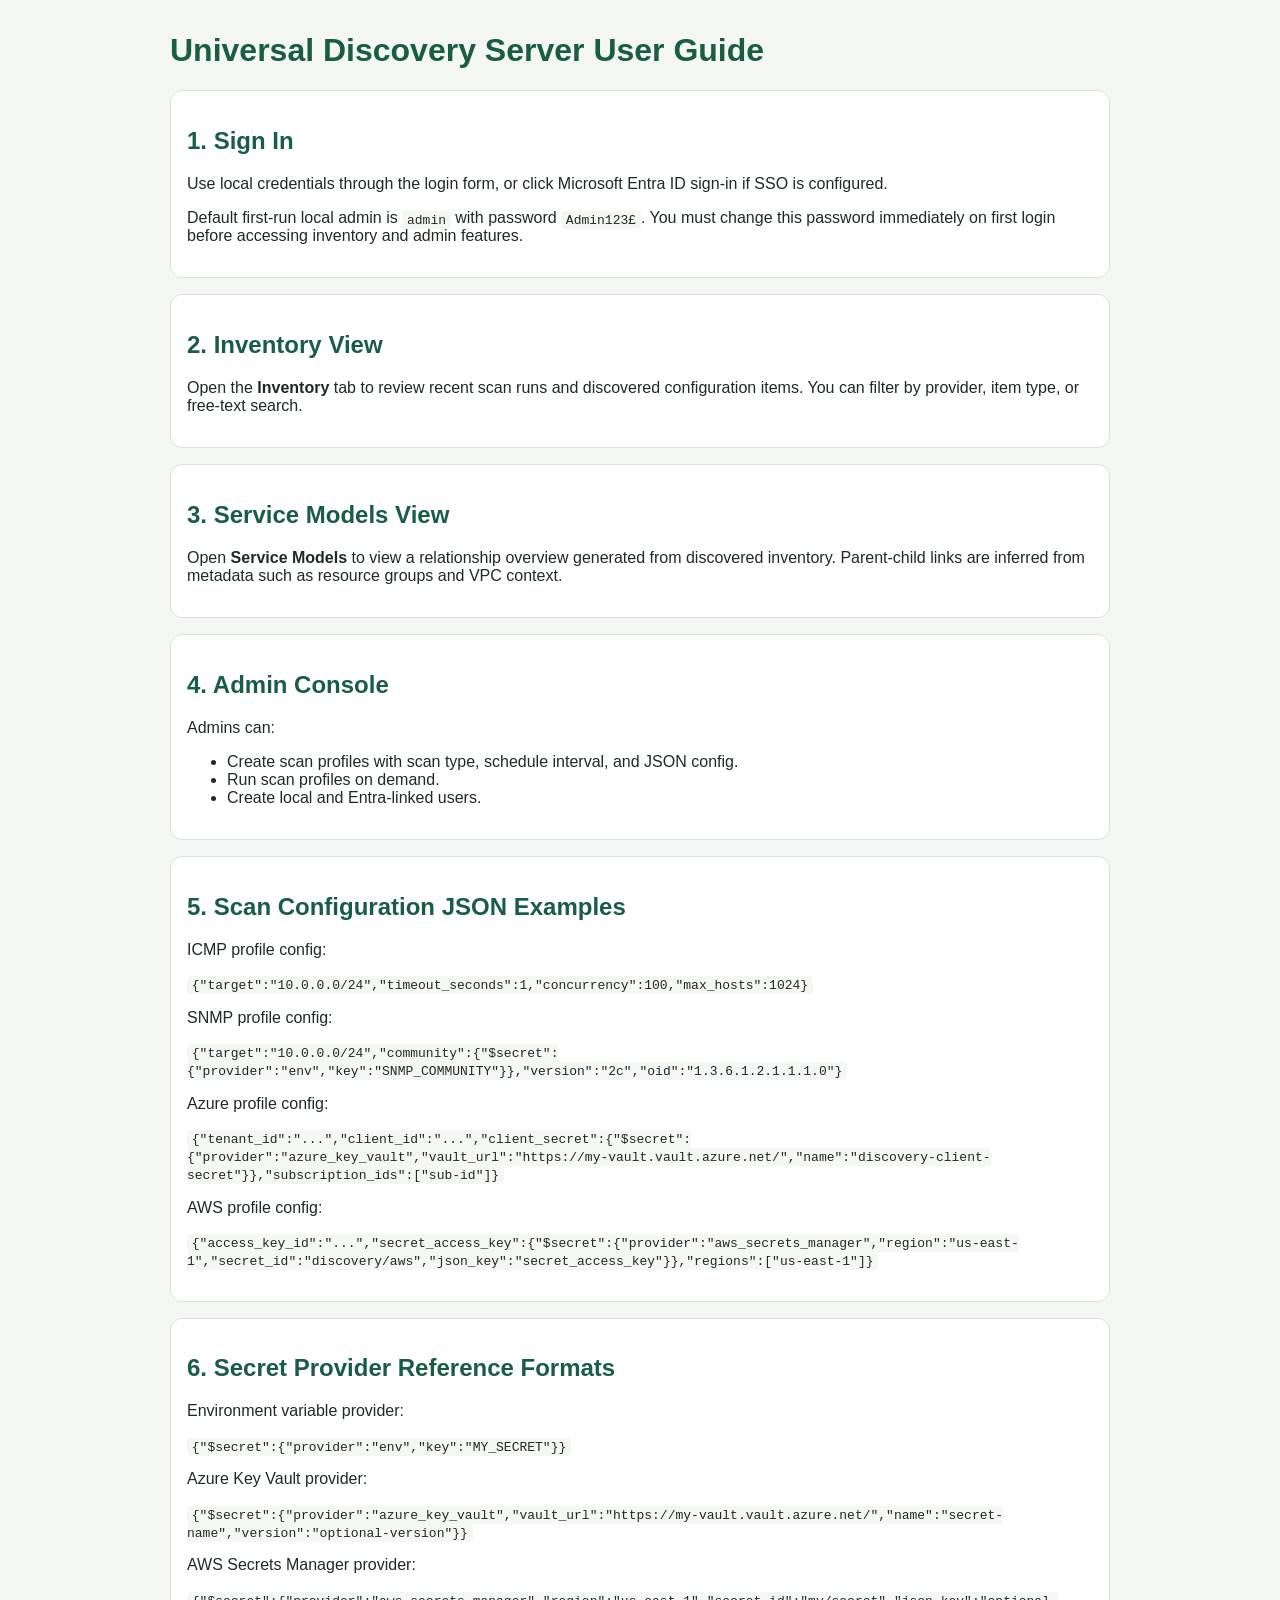
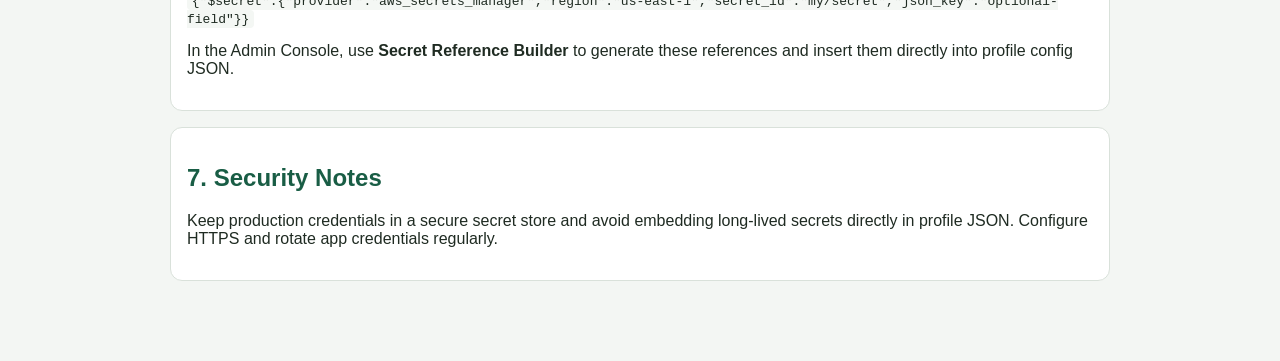
==== app/static/user-guide.html @ c5baf273 "feat: Add Universal Discovery App with user authentication, inventory management, and admin features" ====
<!DOCTYPE html>
<html lang="en">
  <head>
    <meta charset="UTF-8" />
    <meta name="viewport" content="width=device-width, initial-scale=1.0" />
    <title>Universal Discovery User Guide</title>
    <style>
      body {
        margin: 0;
        font-family: "Segoe UI", sans-serif;
        background: #f3f6f3;
        color: #1f2b22;
      }
      .wrap {
        max-width: 940px;
        margin: 2rem auto;
        padding: 0 1rem 2rem;
      }
      h1, h2 {
        color: #195d45;
      }
      .card {
        background: #fff;
        border: 1px solid #d9e1da;
        border-radius: 12px;
        padding: 1rem;
        margin-bottom: 1rem;
      }
      code {
        background: #f4f7f4;
        padding: 0.1rem 0.3rem;
        border-radius: 4px;
      }
    </style>
  </head>
  <body>
    <div class="wrap">
      <h1>Universal Discovery Server User Guide</h1>

      <div class="card">
        <h2>1. Sign In</h2>
        <p>
          Use local credentials through the login form, or click Microsoft Entra ID sign-in if SSO is configured.
        </p>
        <p>
          Default first-run local admin is <code>admin</code> with password <code>Admin123£</code>. You must
          change this password immediately on first login before accessing inventory and admin features.
        </p>
      </div>

      <div class="card">
        <h2>2. Inventory View</h2>
        <p>
          Open the <strong>Inventory</strong> tab to review recent scan runs and discovered configuration items.
          You can filter by provider, item type, or free-text search.
        </p>
      </div>

      <div class="card">
        <h2>3. Service Models View</h2>
        <p>
          Open <strong>Service Models</strong> to view a relationship overview generated from discovered inventory.
          Parent-child links are inferred from metadata such as resource groups and VPC context.
        </p>
      </div>

      <div class="card">
        <h2>4. Admin Console</h2>
        <p>Admins can:</p>
        <ul>
          <li>Create scan profiles with scan type, schedule interval, and JSON config.</li>
          <li>Run scan profiles on demand.</li>
          <li>Create local and Entra-linked users.</li>
        </ul>
      </div>

      <div class="card">
        <h2>5. Scan Configuration JSON Examples</h2>
        <p>ICMP profile config:</p>
        <p><code>{"target":"10.0.0.0/24","timeout_seconds":1,"concurrency":100,"max_hosts":1024}</code></p>
        <p>SNMP profile config:</p>
        <p><code>{"target":"10.0.0.0/24","community":{"$secret":{"provider":"env","key":"SNMP_COMMUNITY"}},"version":"2c","oid":"1.3.6.1.2.1.1.1.0"}</code></p>
        <p>Azure profile config:</p>
        <p><code>{"tenant_id":"...","client_id":"...","client_secret":{"$secret":{"provider":"azure_key_vault","vault_url":"https://my-vault.vault.azure.net/","name":"discovery-client-secret"}},"subscription_ids":["sub-id"]}</code></p>
        <p>AWS profile config:</p>
        <p><code>{"access_key_id":"...","secret_access_key":{"$secret":{"provider":"aws_secrets_manager","region":"us-east-1","secret_id":"discovery/aws","json_key":"secret_access_key"}},"regions":["us-east-1"]}</code></p>
      </div>

      <div class="card">
        <h2>6. Secret Provider Reference Formats</h2>
        <p>Environment variable provider:</p>
        <p><code>{"$secret":{"provider":"env","key":"MY_SECRET"}}</code></p>
        <p>Azure Key Vault provider:</p>
        <p><code>{"$secret":{"provider":"azure_key_vault","vault_url":"https://my-vault.vault.azure.net/","name":"secret-name","version":"optional-version"}}</code></p>
        <p>AWS Secrets Manager provider:</p>
        <p><code>{"$secret":{"provider":"aws_secrets_manager","region":"us-east-1","secret_id":"my/secret","json_key":"optional-field"}}</code></p>
        <p>
          In the Admin Console, use <strong>Secret Reference Builder</strong> to generate these references and
          insert them directly into profile config JSON.
        </p>
      </div>

      <div class="card">
        <h2>7. Security Notes</h2>
        <p>
          Keep production credentials in a secure secret store and avoid embedding long-lived secrets directly in
          profile JSON. Configure HTTPS and rotate app credentials regularly.
        </p>
      </div>
    </div>
  </body>
</html>
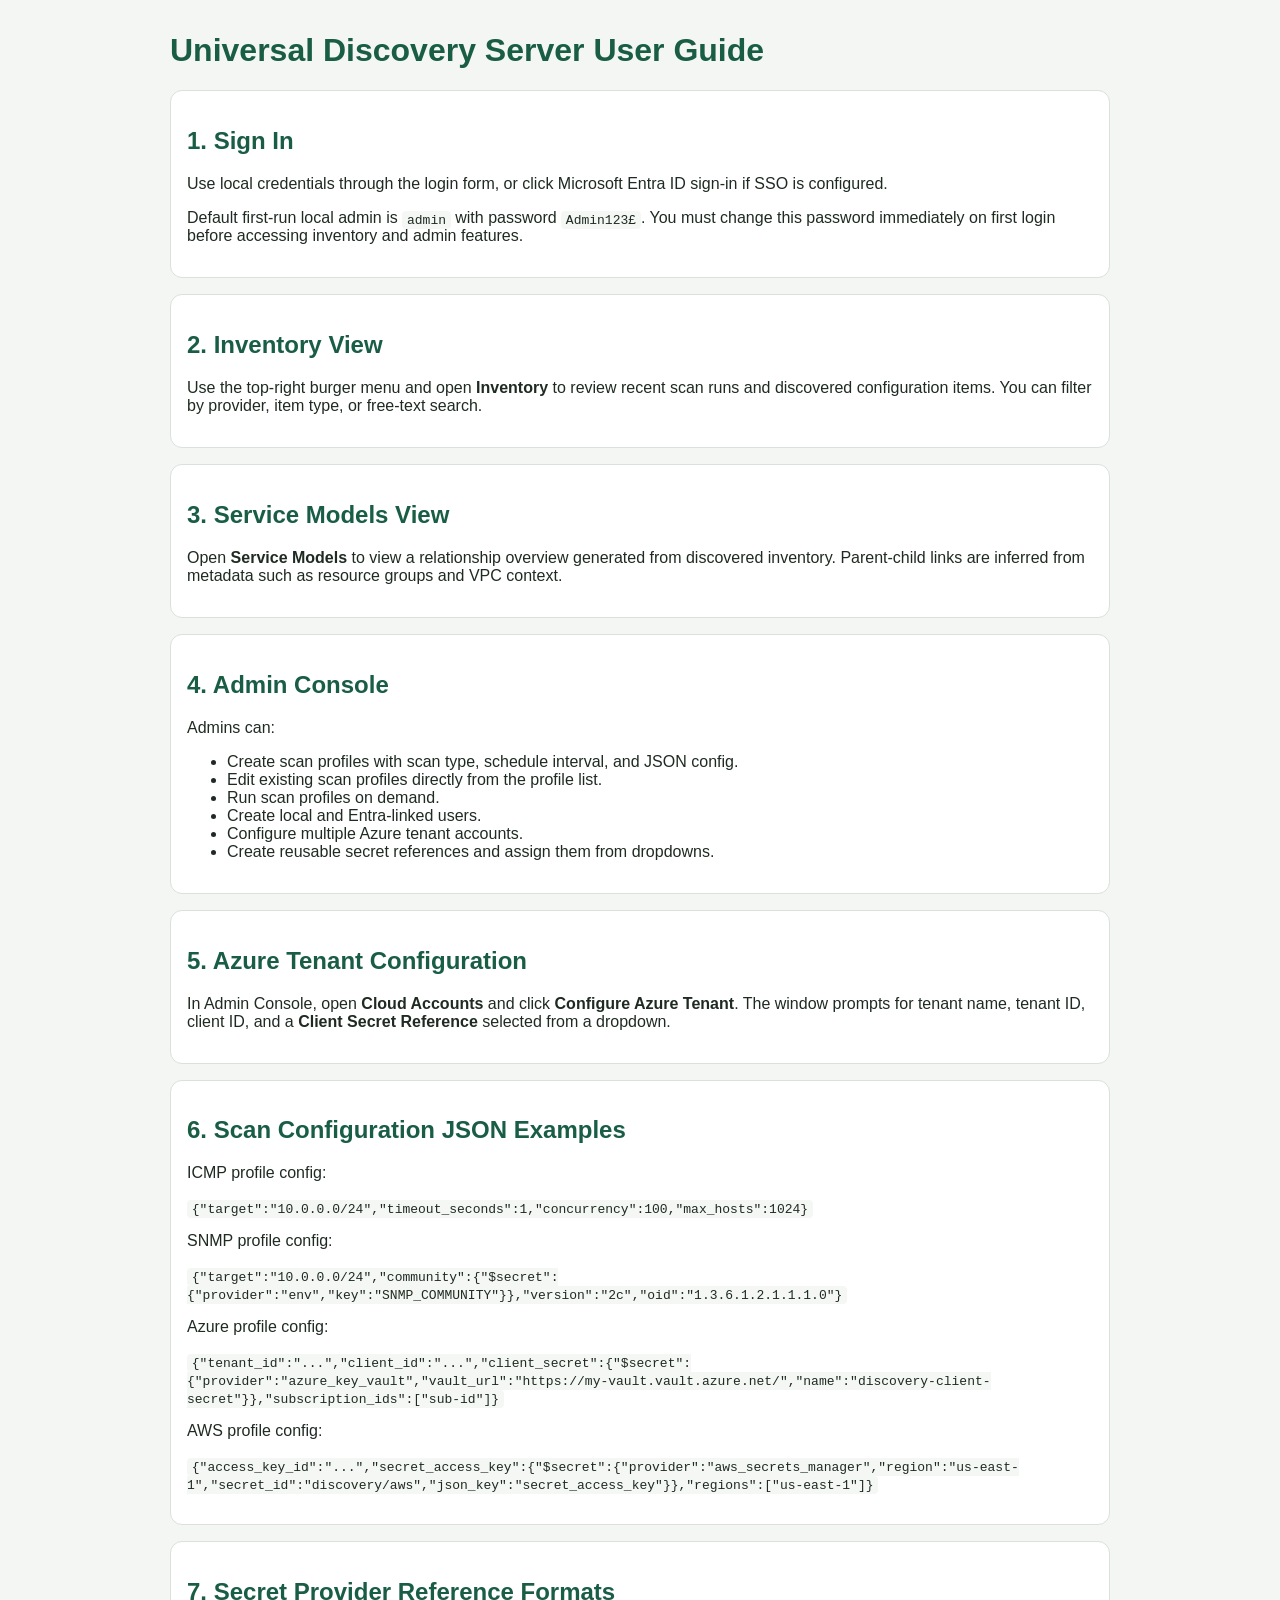
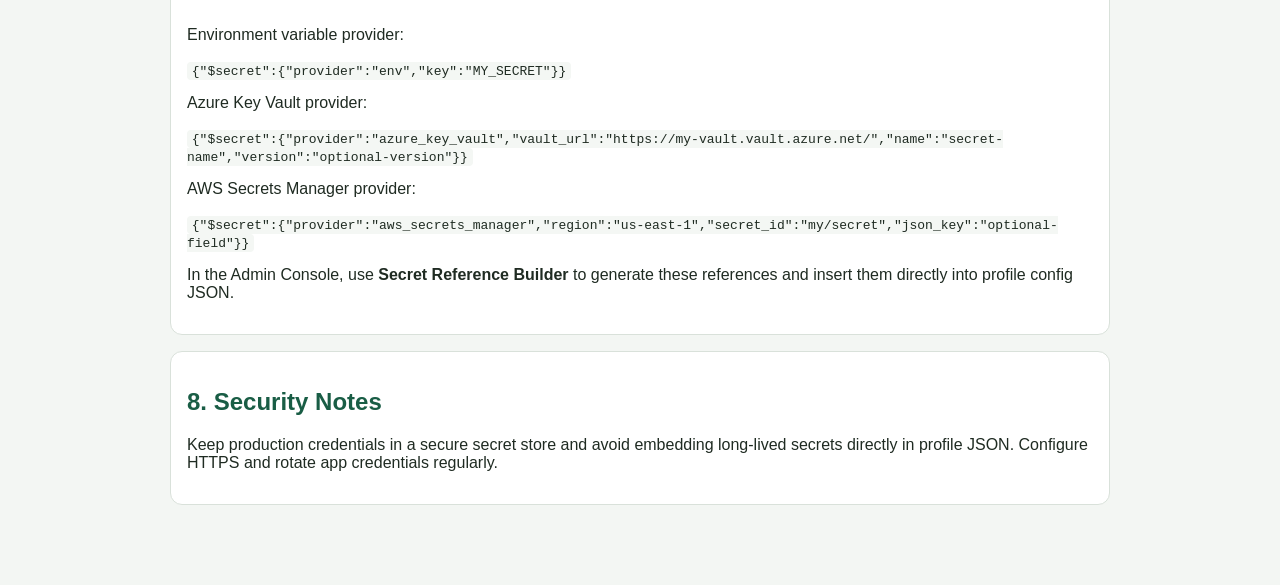
==== commit b01642a2: "more" ====
--- a/app/static/user-guide.html
+++ b/app/static/user-guide.html
@@ -51,7 +51,8 @@
       <div class="card">
         <h2>2. Inventory View</h2>
         <p>
-          Open the <strong>Inventory</strong> tab to review recent scan runs and discovered configuration items.
+          Use the top-right burger menu and open <strong>Inventory</strong> to review recent scan runs and
+          discovered configuration items.
           You can filter by provider, item type, or free-text search.
         </p>
       </div>
@@ -69,13 +70,25 @@
         <p>Admins can:</p>
         <ul>
           <li>Create scan profiles with scan type, schedule interval, and JSON config.</li>
+          <li>Edit existing scan profiles directly from the profile list.</li>
           <li>Run scan profiles on demand.</li>
           <li>Create local and Entra-linked users.</li>
+          <li>Configure multiple Azure tenant accounts.</li>
+          <li>Create reusable secret references and assign them from dropdowns.</li>
         </ul>
       </div>
 
       <div class="card">
-        <h2>5. Scan Configuration JSON Examples</h2>
+        <h2>5. Azure Tenant Configuration</h2>
+        <p>
+          In Admin Console, open <strong>Cloud Accounts</strong> and click <strong>Configure Azure Tenant</strong>.
+          The window prompts for tenant name, tenant ID, client ID, and a <strong>Client Secret Reference</strong>
+          selected from a dropdown.
+        </p>
+      </div>
+
+      <div class="card">
+        <h2>6. Scan Configuration JSON Examples</h2>
         <p>ICMP profile config:</p>
         <p><code>{"target":"10.0.0.0/24","timeout_seconds":1,"concurrency":100,"max_hosts":1024}</code></p>
         <p>SNMP profile config:</p>
@@ -87,7 +100,7 @@
       </div>
 
       <div class="card">
-        <h2>6. Secret Provider Reference Formats</h2>
+        <h2>7. Secret Provider Reference Formats</h2>
         <p>Environment variable provider:</p>
         <p><code>{"$secret":{"provider":"env","key":"MY_SECRET"}}</code></p>
         <p>Azure Key Vault provider:</p>
@@ -101,7 +114,7 @@
       </div>
 
       <div class="card">
-        <h2>7. Security Notes</h2>
+        <h2>8. Security Notes</h2>
         <p>
           Keep production credentials in a secure secret store and avoid embedding long-lived secrets directly in
           profile JSON. Configure HTTPS and rotate app credentials regularly.
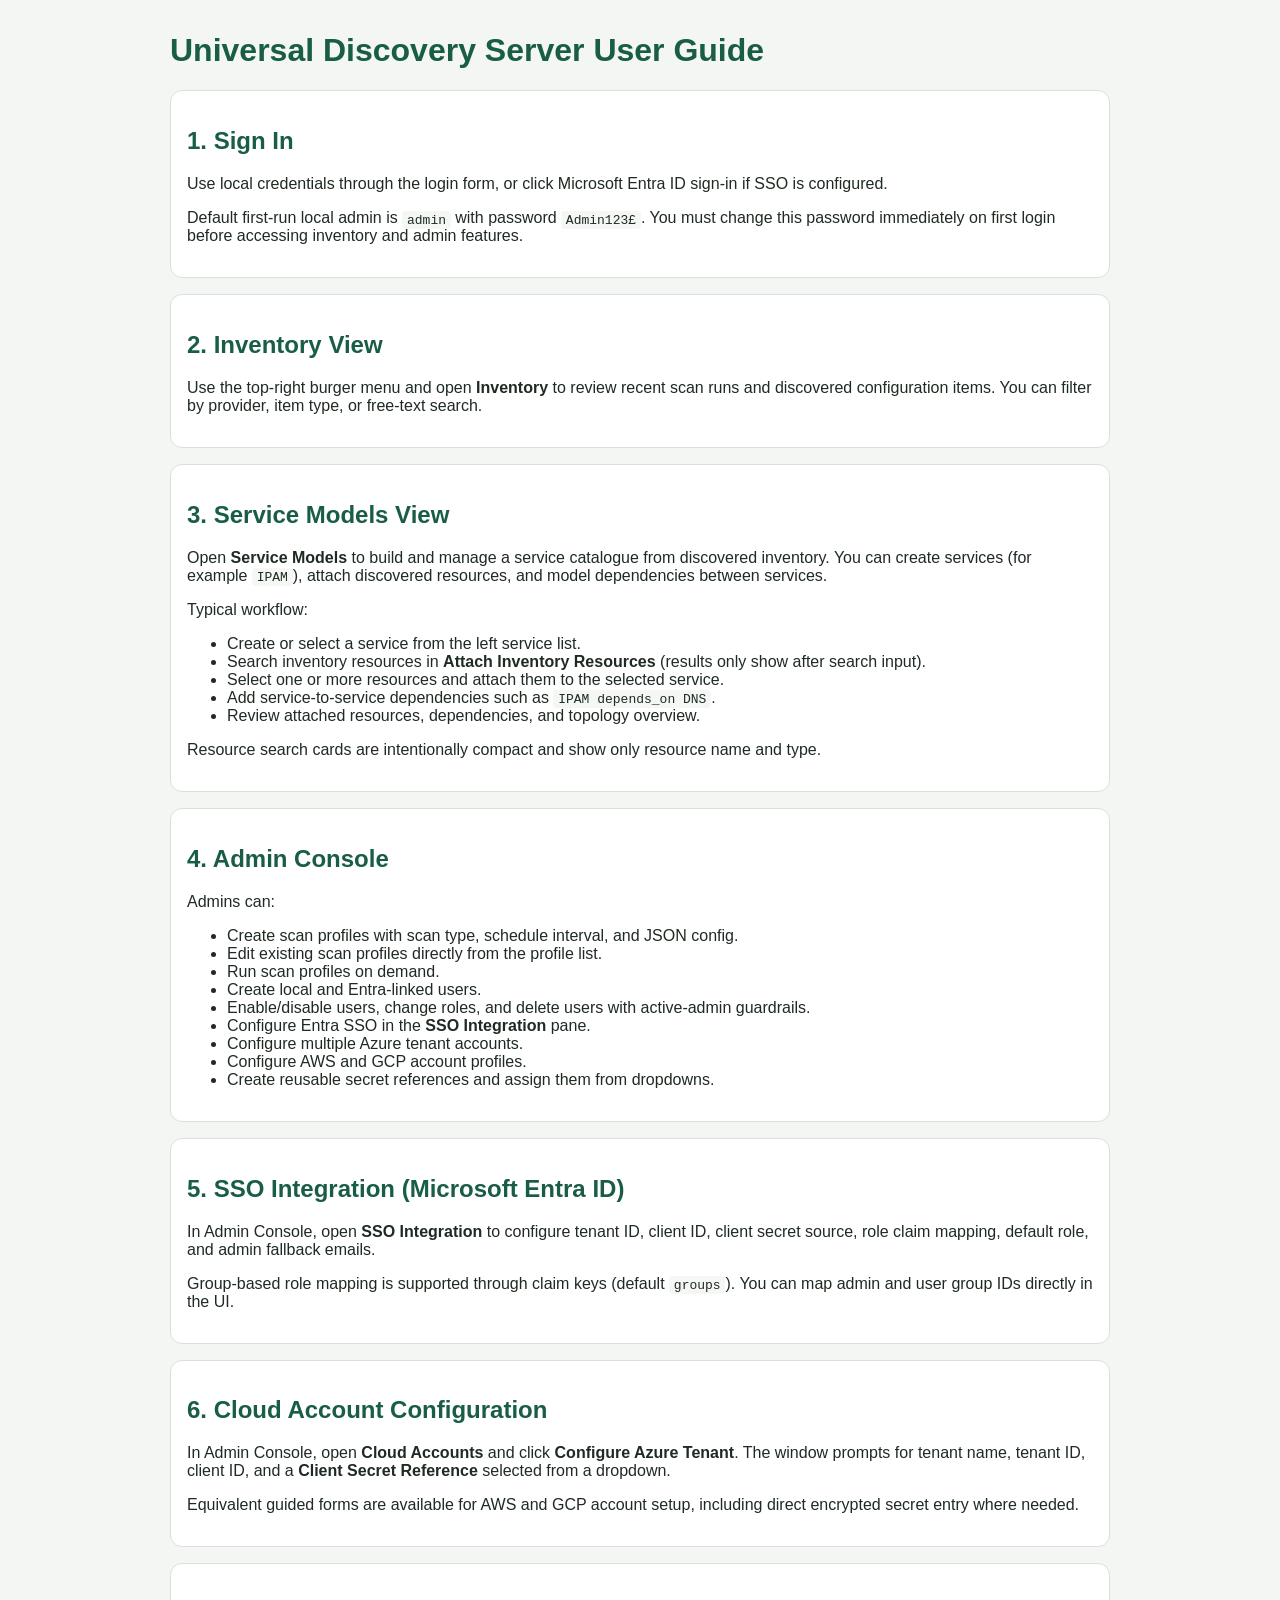
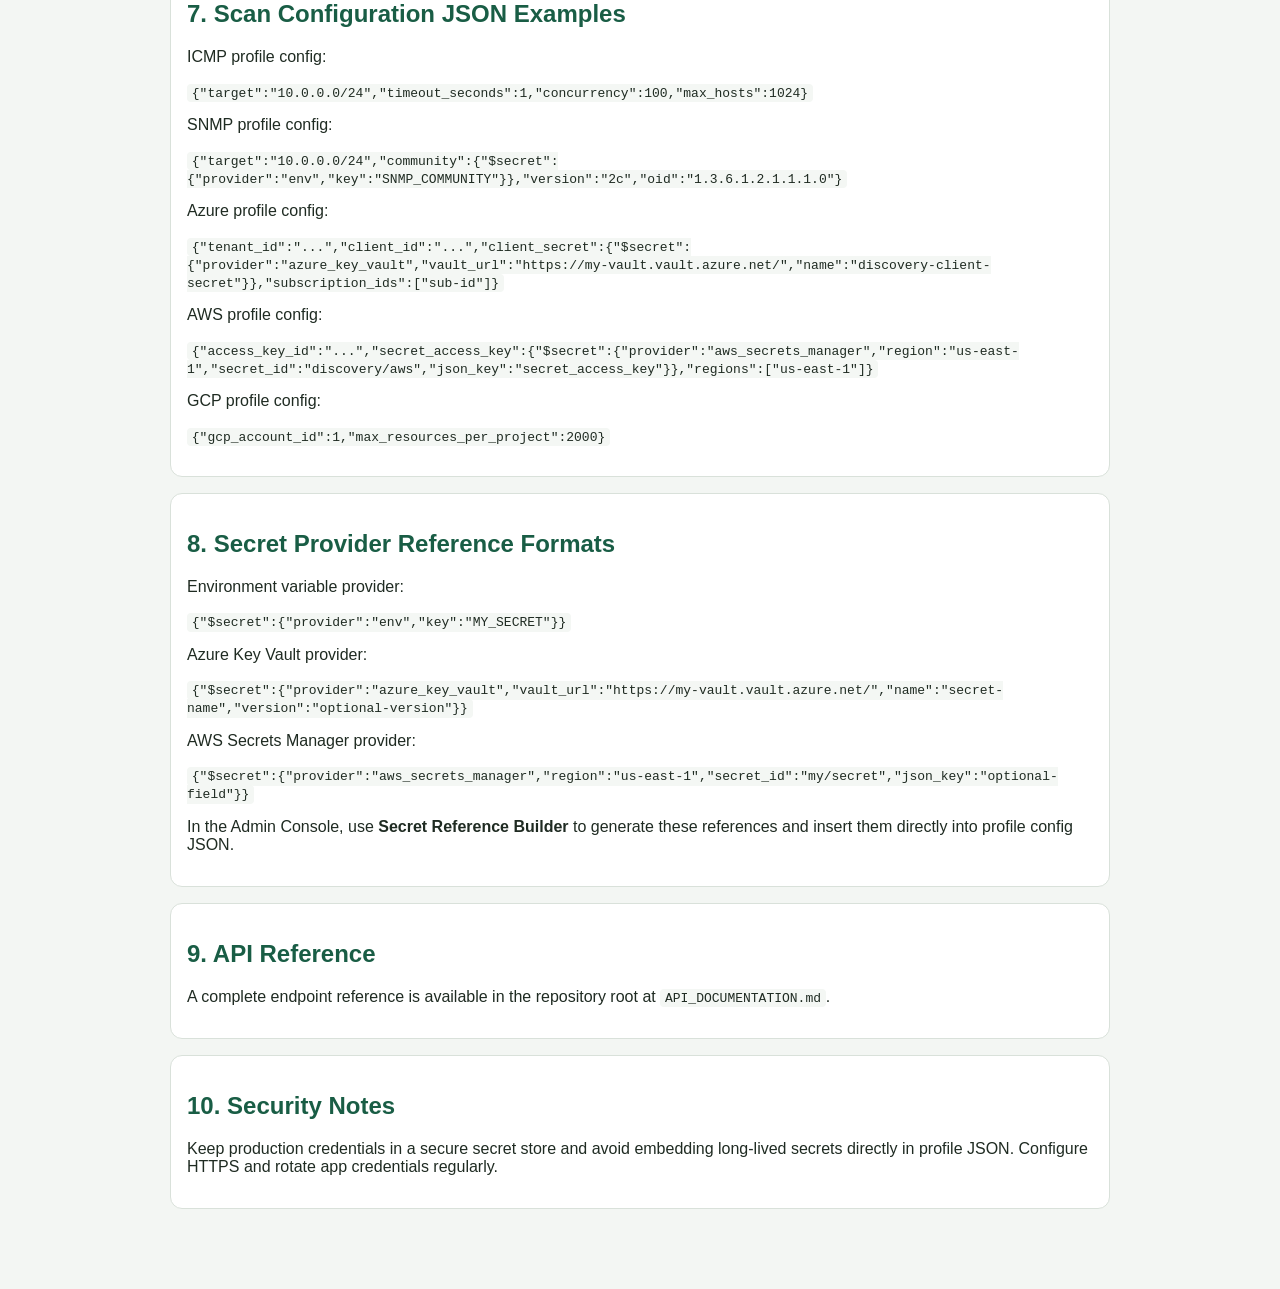
==== commit ace8e29e: "more" ====
--- a/app/static/user-guide.html
+++ b/app/static/user-guide.html
@@ -60,8 +60,20 @@
       <div class="card">
         <h2>3. Service Models View</h2>
         <p>
-          Open <strong>Service Models</strong> to view a relationship overview generated from discovered inventory.
-          Parent-child links are inferred from metadata such as resource groups and VPC context.
+          Open <strong>Service Models</strong> to build and manage a service catalogue from discovered inventory.
+          You can create services (for example <code>IPAM</code>), attach discovered resources, and model
+          dependencies between services.
+        </p>
+        <p>Typical workflow:</p>
+        <ul>
+          <li>Create or select a service from the left service list.</li>
+          <li>Search inventory resources in <strong>Attach Inventory Resources</strong> (results only show after search input).</li>
+          <li>Select one or more resources and attach them to the selected service.</li>
+          <li>Add service-to-service dependencies such as <code>IPAM depends_on DNS</code>.</li>
+          <li>Review attached resources, dependencies, and topology overview.</li>
+        </ul>
+        <p>
+          Resource search cards are intentionally compact and show only resource name and type.
         </p>
       </div>
 
@@ -73,22 +85,41 @@
           <li>Edit existing scan profiles directly from the profile list.</li>
           <li>Run scan profiles on demand.</li>
           <li>Create local and Entra-linked users.</li>
+          <li>Enable/disable users, change roles, and delete users with active-admin guardrails.</li>
+          <li>Configure Entra SSO in the <strong>SSO Integration</strong> pane.</li>
           <li>Configure multiple Azure tenant accounts.</li>
+          <li>Configure AWS and GCP account profiles.</li>
           <li>Create reusable secret references and assign them from dropdowns.</li>
         </ul>
       </div>
 
       <div class="card">
-        <h2>5. Azure Tenant Configuration</h2>
+        <h2>5. SSO Integration (Microsoft Entra ID)</h2>
+        <p>
+          In Admin Console, open <strong>SSO Integration</strong> to configure tenant ID, client ID,
+          client secret source, role claim mapping, default role, and admin fallback emails.
+        </p>
+        <p>
+          Group-based role mapping is supported through claim keys (default <code>groups</code>).
+          You can map admin and user group IDs directly in the UI.
+        </p>
+      </div>
+
+      <div class="card">
+        <h2>6. Cloud Account Configuration</h2>
         <p>
           In Admin Console, open <strong>Cloud Accounts</strong> and click <strong>Configure Azure Tenant</strong>.
           The window prompts for tenant name, tenant ID, client ID, and a <strong>Client Secret Reference</strong>
           selected from a dropdown.
         </p>
+        <p>
+          Equivalent guided forms are available for AWS and GCP account setup, including direct encrypted secret entry
+          where needed.
+        </p>
       </div>
 
       <div class="card">
-        <h2>6. Scan Configuration JSON Examples</h2>
+        <h2>7. Scan Configuration JSON Examples</h2>
         <p>ICMP profile config:</p>
         <p><code>{"target":"10.0.0.0/24","timeout_seconds":1,"concurrency":100,"max_hosts":1024}</code></p>
         <p>SNMP profile config:</p>
@@ -97,10 +128,12 @@
         <p><code>{"tenant_id":"...","client_id":"...","client_secret":{"$secret":{"provider":"azure_key_vault","vault_url":"https://my-vault.vault.azure.net/","name":"discovery-client-secret"}},"subscription_ids":["sub-id"]}</code></p>
         <p>AWS profile config:</p>
         <p><code>{"access_key_id":"...","secret_access_key":{"$secret":{"provider":"aws_secrets_manager","region":"us-east-1","secret_id":"discovery/aws","json_key":"secret_access_key"}},"regions":["us-east-1"]}</code></p>
+        <p>GCP profile config:</p>
+        <p><code>{"gcp_account_id":1,"max_resources_per_project":2000}</code></p>
       </div>
 
       <div class="card">
-        <h2>7. Secret Provider Reference Formats</h2>
+        <h2>8. Secret Provider Reference Formats</h2>
         <p>Environment variable provider:</p>
         <p><code>{"$secret":{"provider":"env","key":"MY_SECRET"}}</code></p>
         <p>Azure Key Vault provider:</p>
@@ -114,7 +147,15 @@
       </div>
 
       <div class="card">
-        <h2>8. Security Notes</h2>
+        <h2>9. API Reference</h2>
+        <p>
+          A complete endpoint reference is available in the repository root at
+          <code>API_DOCUMENTATION.md</code>.
+        </p>
+      </div>
+
+      <div class="card">
+        <h2>10. Security Notes</h2>
         <p>
           Keep production credentials in a secure secret store and avoid embedding long-lived secrets directly in
           profile JSON. Configure HTTPS and rotate app credentials regularly.
